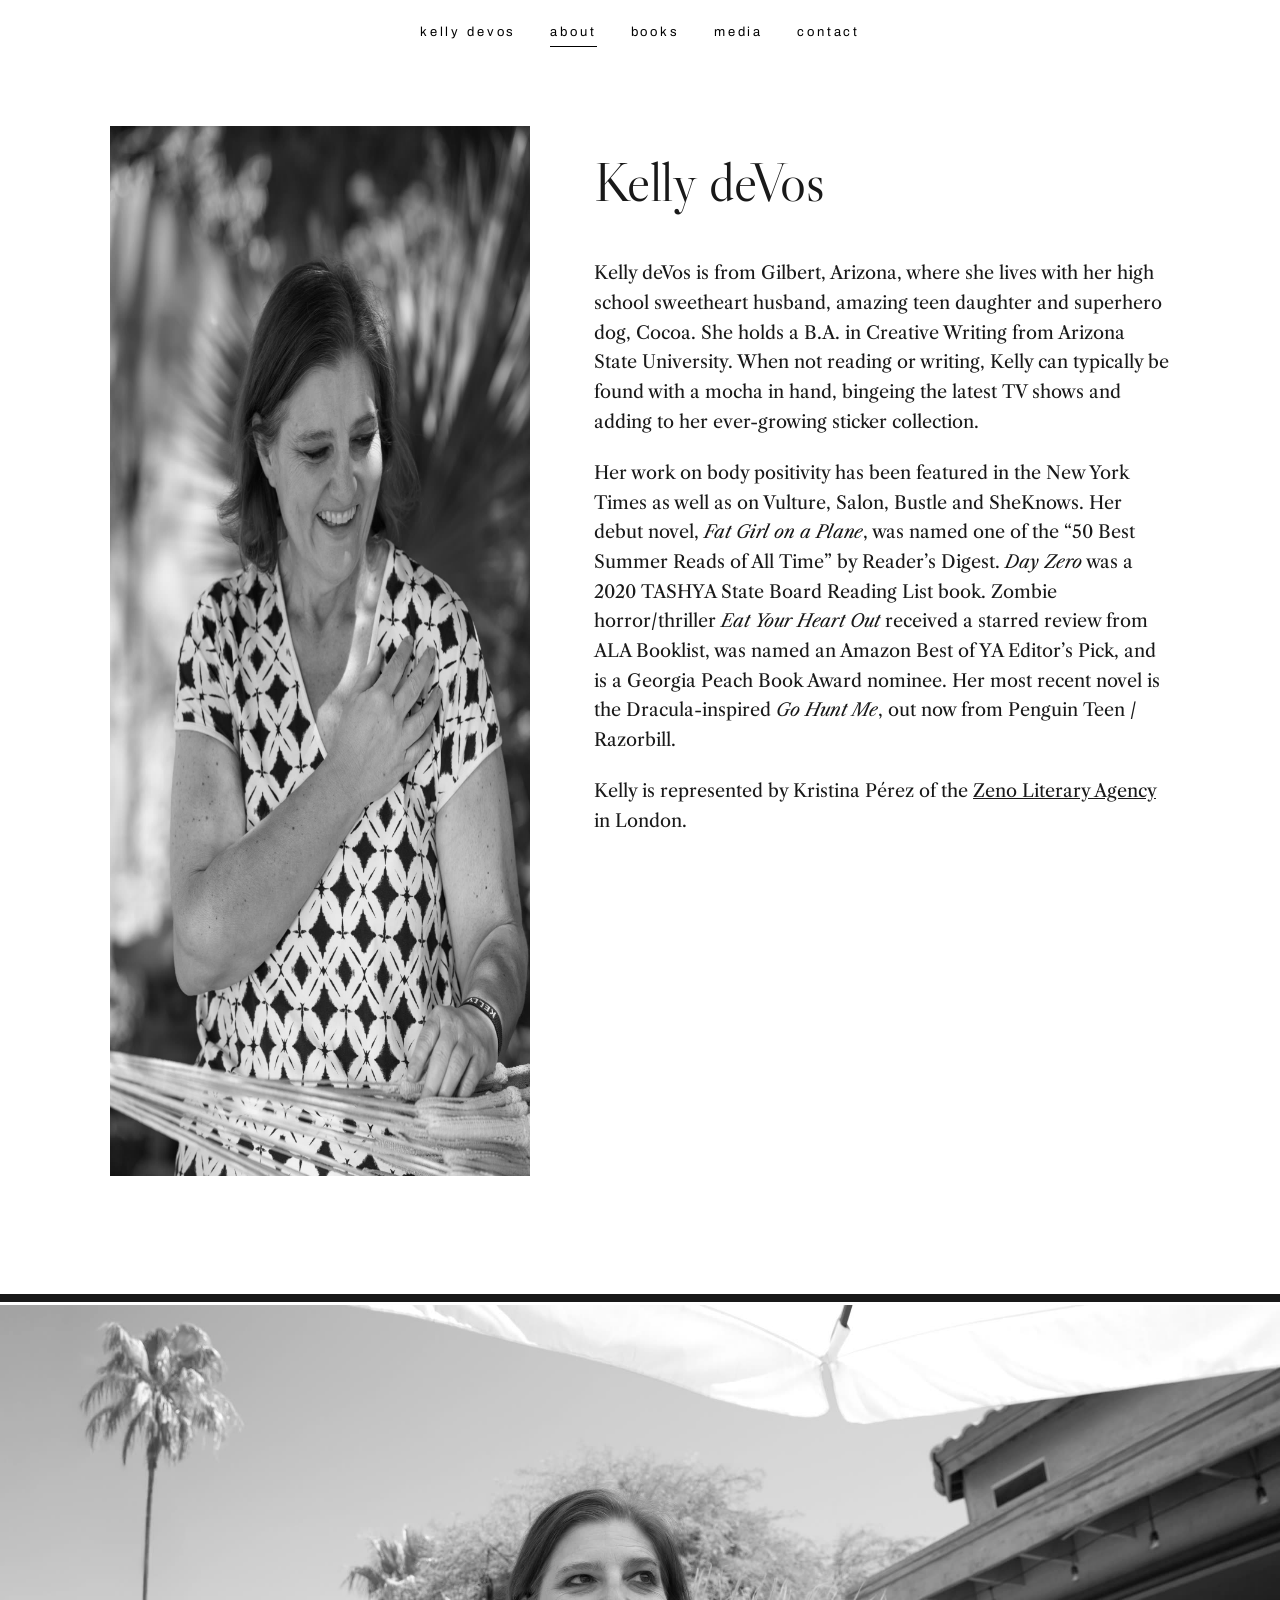
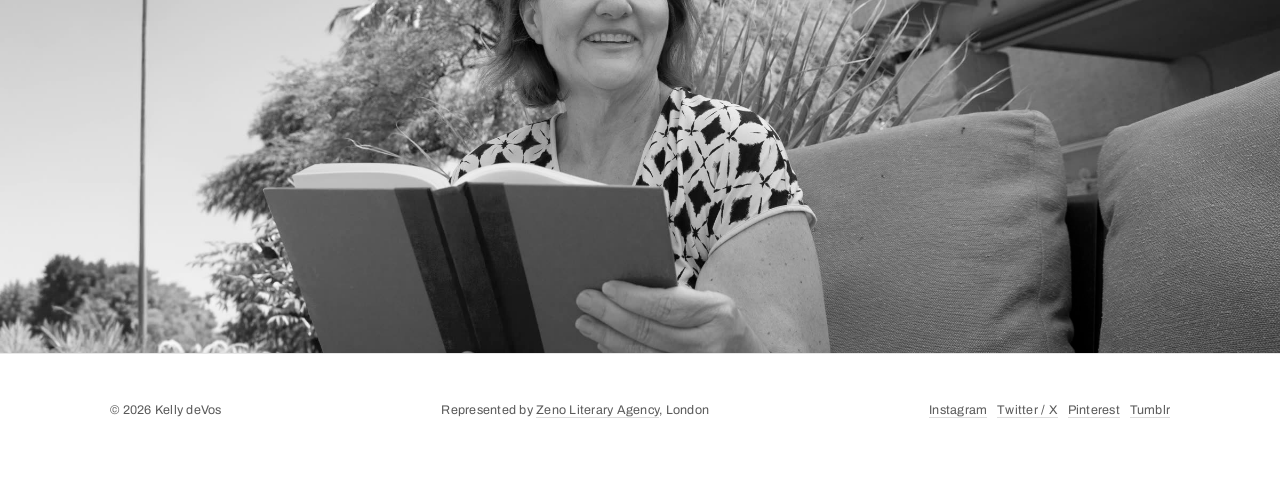
==== docs/about/index.html @ 49340dab "Monochrome Editorial redesign — the whole site, rebuilt Kelly's five new B&W photographs lead; Libre" ====
<!DOCTYPE html>
<html lang="en">
<head>
<meta charset="utf-8">
<meta name="viewport" content="width=device-width, initial-scale=1">
<title>About — Kelly deVos</title>
<meta name="description" content="Kelly deVos: Arizona novelist, body-positivity essayist, author of five young adult novels.">
<meta property="og:title" content="About — Kelly deVos">
<meta property="og:description" content="Kelly deVos: Arizona novelist, body-positivity essayist, author of five young adult novels.">
<meta property="og:url" content="https://www.kellydevos.com/about/">
<meta property="og:image" content="https://www.kellydevos.com/images/hero-portrait-900.jpg">
<meta name="twitter:card" content="summary_large_image">
<link rel="icon" href="/favicon.svg" type="image/svg+xml">
<link rel="preconnect" href="https://fonts.googleapis.com">
<link rel="preconnect" href="https://fonts.gstatic.com" crossorigin>
<link href="https://fonts.googleapis.com/css2?family=Archivo:wght@400;500&family=Libre+Caslon+Display&family=Libre+Caslon+Text:ital@0;1&display=swap" rel="stylesheet">
<style>
:root { --paper:#ffffff; --ink:#191919; --band:#e9e7e4; --mid:#595959; color-scheme: light; }
* { box-sizing: border-box; }
html { scroll-behavior: smooth; }
body { margin:0; background:var(--paper); color:var(--ink);
  font: 18px/1.65 'Libre Caslon Text', Georgia, 'Times New Roman', serif; }
h1,h2,h3 { font-family:'Libre Caslon Display','Libre Caslon Text',Georgia,serif; font-weight:400; letter-spacing:-0.01em; }
a { color: inherit; }
img { max-width:100%; }

/* nav: floats on the hero, inverts over light bands */
nav.site { position:fixed; inset:0 0 auto 0; z-index:20; display:flex; justify-content:center; gap:clamp(14px,3vw,34px);
  padding:22px 16px; font-family:Archivo,Helvetica,Arial,sans-serif; font-size:13px; letter-spacing:.22em; text-transform:lowercase;
  color:#fff; }
nav.site.blend { mix-blend-mode:difference; }
html:not(.js) nav.site { mix-blend-mode:difference; }
body.no-hero nav.site { mix-blend-mode:difference; }
nav.site a { color:inherit; text-decoration:none; padding-bottom:3px; border-bottom:1px solid transparent; }
nav.site a:hover, nav.site a[aria-current] { border-bottom-color:currentColor; }
body.no-hero nav.site { position:fixed; }

main { display:block; }
.band { padding: clamp(60px,9vw,120px) clamp(20px,6vw,72px); }
.seam { height:14px; background:var(--ink); border-block:3px solid var(--paper); }
.band.gray { background: var(--band); }
.band.black { background: var(--ink); color: var(--paper); }
.measure { max-width: 1060px; margin: 0 auto; }
.prose { max-width: 62ch; }
.prose p { margin: 0 0 1.2em; }
.label { font-family:Archivo,Helvetica,Arial,sans-serif; font-size:12px; letter-spacing:.24em; text-transform:uppercase; color:var(--mid); }
.pub, .by { font-family:Archivo,Helvetica,Arial,sans-serif; font-size:13px; letter-spacing:.02em; color:var(--mid); }
.band.black .pub { color:#b5b5b5; }
.band.black .label { color:#b5b5b5; }
h2.display { font-size: clamp(2rem,4.4vw,3.2rem); margin:.2em 0 .6em; }

/* hero */
.hero { position:relative; height:100svh; min-height:560px; overflow:hidden; background:var(--ink); }
.hero img { position:absolute; inset:0; width:100%; height:100%; object-fit:cover; object-position:62% 30%; filter:grayscale(1); }
.hero .scrim { position:absolute; inset:0; background:linear-gradient(to top, rgba(10,10,10,.55) 0%, rgba(10,10,10,0) 45%); }
.hero .title { position:absolute; left:clamp(20px,6vw,72px); bottom:clamp(28px,6vh,64px); color:#fff; }
.hero .title h1 { font-size:clamp(3rem,7.5vw,6rem); margin:0; line-height:1.02; }
.hero .title p { font-family:Archivo,Helvetica,Arial,sans-serif; font-size:13px; letter-spacing:.3em; text-transform:lowercase; margin:.9em 0 0; color:#e6e3de; }
.hero .cue { position:absolute; left:50%; bottom:18px; transform:translateX(-50%); color:#fff; text-decoration:none; font-size:22px; line-height:1; padding:8px 14px; }
.hero .cue:hover { transform:translateX(-50%) translateY(3px); }
@media (prefers-reduced-motion: reduce) { .hero .cue:hover { transform:translateX(-50%); } }

/* photo plate bands */
.plate { padding:0; height:min(72vh,680px); overflow:hidden; position:relative; background:var(--ink); }
.plate img { width:100%; height:100%; object-fit:cover; filter:grayscale(1); display:block; }

/* books shelf (home) */
.shelf { display:grid; grid-template-columns:repeat(auto-fit,minmax(150px,1fr)); gap:clamp(18px,3vw,40px); margin-top:2.4rem; }
.shelf a { text-decoration:none; text-align:center; display:block; }
.shelf img { width:100%; max-width:210px; border-radius:50%; filter:grayscale(1); transition:filter .12s ease-out, transform .12s ease-out; }
.shelf a:hover img, .shelf a:focus-visible img { filter:none; transform:translateY(-4px); }
.shelf .t { display:block; margin-top:1rem; font-size:1.02rem; font-style:italic; }
.shelf .y { display:block; margin-top:.2rem; font-family:Archivo,sans-serif; font-size:11px; letter-spacing:.2em; color:#b5b5b5; }

/* praise */
.praise blockquote { margin:0 0 2.6rem; padding:0; }
.praise .q { font-size:clamp(1.3rem,2.4vw,1.75rem); line-height:1.5; font-style:italic; max-width:28em; }
.praise .by { margin-top:.9rem; }
.praise .by { font-size:13px; }

/* books page */
.book { padding: clamp(60px,8vw,110px) clamp(20px,6vw,72px); }
.book:nth-of-type(even) { background:var(--band); }
.book .inner { max-width:1060px; margin:0 auto; display:grid; grid-template-columns:minmax(180px,260px) 1fr; gap:clamp(28px,5vw,64px); align-items:start; }
.book img.cover { width:100%; border-radius:50%; filter:grayscale(1); transition:filter .12s ease-out; }
.book:hover img.cover, .book:focus-within img.cover { filter:none; }
.book h2 { font-size:clamp(1.9rem,3.6vw,2.8rem); margin:0 0 .25em; }
.book .pub { margin:0 0 1.4rem; }
.book details { margin:.4rem 0 1.6rem; }
.book summary { cursor:pointer; font-family:Archivo,sans-serif; font-size:13px; letter-spacing:.04em; color:var(--mid); }
.book summary:hover { color:var(--ink); }
.linkrow { display:flex; flex-wrap:wrap; gap:.4rem 1.6rem; padding:0; margin:0 0 1rem; list-style:none;
  font-family:Archivo,sans-serif; font-size:13px; letter-spacing:.03em; }
.linkrow a { text-decoration:none; border-bottom:1px solid #00000033; padding-bottom:2px; }
.linkrow a:hover { border-bottom-color:var(--ink); }
.news { margin:.4rem 0 0; padding:0; list-style:none; }
.news li { padding:.45rem 0; border-top:1px solid #00000014; }
.news a { text-decoration:none; }
.news a:hover em { border-bottom:1px solid var(--ink); }
.news em { font-style:italic; }
.news .src { font-family:Archivo,sans-serif; font-size:11px; letter-spacing:.14em; text-transform:uppercase; color:var(--mid); margin-left:.6em; }

/* media page */
.presslist { margin:2rem 0 0; padding:0; list-style:none; max-width:46em; }
.presslist li { padding:1.1rem 0; border-top:1px solid #00000018; }
.presslist a { text-decoration:none; font-size:clamp(1.15rem,2vw,1.45rem); font-style:italic; line-height:1.5; }
.presslist a:hover { border-bottom:1px solid var(--ink); }
.presslist .src { display:block; margin-top:.3rem; text-transform:none; letter-spacing:.04em; }

/* about */
.about-grid { max-width:1060px; margin:0 auto; display:grid; grid-template-columns:minmax(220px,420px) 1fr; gap:clamp(28px,5vw,72px); align-items:start; }
.about-grid img { width:100%; filter:grayscale(1); }

/* contact */
.doors { display:grid; grid-template-columns:repeat(auto-fit,minmax(230px,1fr)); gap:clamp(24px,4vw,56px); margin-top:2.2rem; }
.doors h2 { font-size:1.3rem; margin:0 0 .6rem; font-family:'Libre Caslon Display',Georgia,serif; font-weight:400; }
.doors ul { margin:0; padding:0; list-style:none; }
.doors li { padding:.3rem 0; }
.doors a { text-decoration:none; border-bottom:1px solid #00000033; }
.doors a:hover { border-bottom-color:var(--ink); }

/* cta band */
.cta { text-align:center; }
.cta .btn { display:inline-block; margin-top:1.8rem; font-family:Archivo,sans-serif; font-size:13px; letter-spacing:.24em; text-transform:uppercase;
  color:var(--paper); border:1px solid var(--paper); padding:16px 34px; text-decoration:none; transition:background .2s ease-out,color .2s ease-out; }
.cta .btn:hover { background:var(--paper); color:var(--ink); }

footer.site { padding:46px clamp(20px,6vw,72px) 60px; border-top:1px solid #00000018; }
footer.site .measure { display:flex; flex-wrap:wrap; gap:14px 36px; justify-content:space-between; align-items:baseline; }
footer.site, footer.site a { font-family:Archivo,sans-serif; font-size:12.5px; letter-spacing:.02em; color:var(--mid); }
footer.site a { text-decoration:none; border-bottom:1px solid #00000022; }
footer.site a:hover { color:var(--ink); }

/* reveal: one slow fade-up per band, first reveal only */
html.js .reveal { opacity:0; transform:translateY(18px); transition:opacity .7s ease-out, transform .7s ease-out; }
html.js .reveal.in { opacity:1; transform:none; }
@media (prefers-reduced-motion: reduce) {
  html.js .reveal { opacity:1; transform:none; transition:none; }
  html { scroll-behavior:auto; }
  .shelf img, .book img.cover { transition:none; }
}
:focus-visible { outline:2px solid var(--ink); outline-offset:3px; border-radius:2px; }
.band.black :focus-visible, .hero :focus-visible, nav.site :focus-visible { outline-color:#fff; }
::selection { background:var(--ink); color:var(--paper); }

@media (max-width: 760px) {
  .book .inner, .about-grid { grid-template-columns:1fr; }
  .book img.cover { max-width:240px; }
  .hero img { object-position:60% 22%; }
  nav.site { gap:14px; font-size:12px; letter-spacing:.16em; }
  .shelf { grid-template-columns:repeat(2,1fr); }
  .shelf a:nth-child(5) { grid-column:1 / -1; max-width:230px; margin:0 auto; }
}
</style>
</head>
<body class="no-hero">
<nav class="site" aria-label="Site">
  <a href="/" >kelly deVos</a>
  <a href="/about/" aria-current="page">about</a>
  <a href="/my-books/" >books</a>
  <a href="/media/" >media</a>
  <a href="/contact-me/" >contact</a>
</nav>
<main>

<section class="band" style="padding-top:clamp(110px,14vh,150px)">
  <div class="about-grid reveal">
    <img src="/images/about-laughing-1400.jpg" alt="Kelly deVos laughing, black and white" width="700" height="1050">
    <div class="prose">
      <h1 class="display" style="font-size:clamp(2.2rem,4.6vw,3.4rem);margin:.2em 0 .6em">Kelly deVos</h1>
      <p>Kelly deVos is from Gilbert, Arizona, where she lives with her high school
      sweetheart husband, amazing teen daughter and superhero dog, Cocoa. She holds a
      B.A. in Creative Writing from Arizona State University. When not reading or
      writing, Kelly can typically be found with a mocha in hand, bingeing the latest
      TV shows and adding to her ever-growing sticker collection.</p>
      <p>Her work on body positivity has been featured in the New York Times as well as
      on Vulture, Salon, Bustle and SheKnows. Her debut novel, <em>Fat Girl on a
      Plane</em>, was named one of the &ldquo;50 Best Summer Reads of All Time&rdquo; by
      Reader&rsquo;s Digest. <em>Day Zero</em> was a 2020 TASHYA State Board Reading
      List book. Zombie horror/thriller <em>Eat Your Heart Out</em> received a starred
      review from ALA Booklist, was named an Amazon Best of YA Editor&rsquo;s Pick, and
      is a Georgia Peach Book Award nominee. Her most recent novel is the
      Dracula-inspired <em>Go Hunt Me</em>, out now from Penguin Teen / Razorbill.</p>
      <p>Kelly is represented by Kristina P&eacute;rez of the
      <a href="https://zenoagency.com/">Zeno Literary Agency</a> in London.</p>
      
    </div>
  </div>
</section>
<div class="seam" aria-hidden="true"></div><section class="plate">
  <img src="/images/band-reading-2400.jpg" alt="Kelly reading under a patio umbrella" loading="lazy">
</section>

</main>
<footer class="site">
  <div class="measure reveal">
    <span>&copy; 2026 Kelly deVos</span>
    <span>Represented by <a href="https://zenoagency.com/">Zeno Literary Agency</a>, London</span>
    <span><a href="https://www.instagram.com/kellydevos/">Instagram</a> &nbsp; <a href="https://twitter.com/KdeVosAuthor">Twitter / X</a> &nbsp; <a href="https://www.pinterest.com/kellydevos/">Pinterest</a> &nbsp; <a href="http://kellydevosauthor.tumblr.com">Tumblr</a></span>
    
  </div>
</footer>
<script>
(function(){
  document.documentElement.classList.add('js');
  var nav=document.querySelector('nav.site');
  var hero=document.querySelector('.hero');
  if(nav&&hero&&'IntersectionObserver' in window){
    new IntersectionObserver(function(e){
      nav.classList.toggle('blend', !e[0].isIntersecting);
    },{rootMargin:'-40px 0px 0px 0px'}).observe(hero);
  } else if(nav){ nav.classList.add('blend'); }
  var rm=matchMedia('(prefers-reduced-motion: reduce)').matches;
  var els=document.querySelectorAll('.reveal');
  if(rm||!('IntersectionObserver' in window)){ els.forEach(function(el){el.classList.add('in');}); return; }
  var io=new IntersectionObserver(function(entries){
    entries.forEach(function(en){ if(en.isIntersecting){ en.target.classList.add('in'); io.unobserve(en.target); } });
  },{threshold:.12});
  els.forEach(function(el){ io.observe(el); });
})();
</script>
</body>
</html>
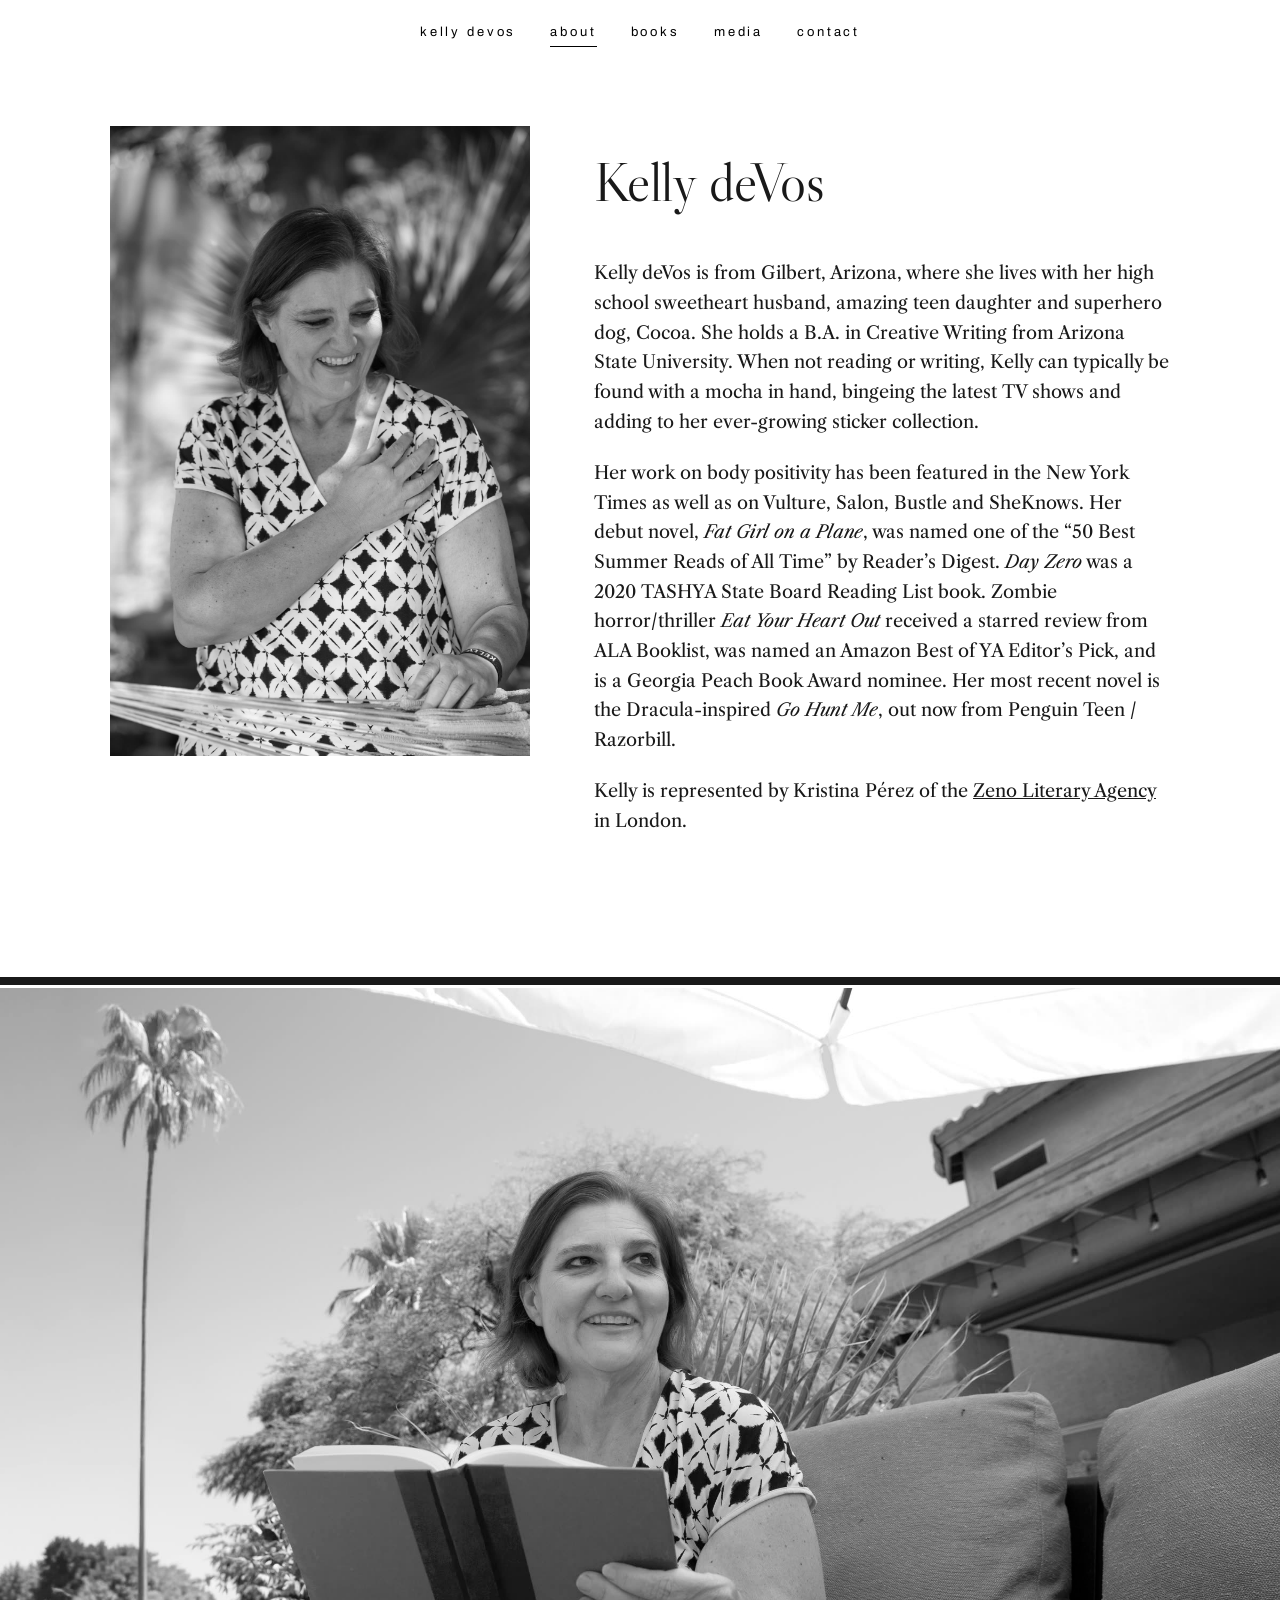
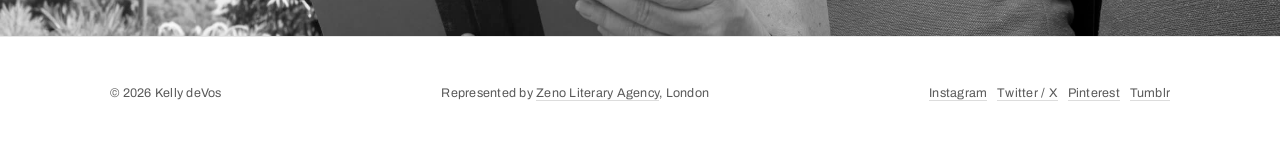
==== commit a81e0693: "img height:auto — attribute height was fixing photos at their hint size while CSS width scaled, stre" ====
--- a/docs/about/index.html
+++ b/docs/about/index.html
@@ -10,7 +10,7 @@
 <meta property="og:url" content="https://www.kellydevos.com/about/">
 <meta property="og:image" content="https://www.kellydevos.com/images/hero-portrait-900.jpg">
 <meta name="twitter:card" content="summary_large_image">
-<link rel="icon" href="/favicon.svg" type="image/svg+xml">
+<link rel="icon" href="../favicon.svg" type="image/svg+xml">
 <link rel="preconnect" href="https://fonts.googleapis.com">
 <link rel="preconnect" href="https://fonts.gstatic.com" crossorigin>
 <link href="https://fonts.googleapis.com/css2?family=Archivo:wght@400;500&family=Libre+Caslon+Display&family=Libre+Caslon+Text:ital@0;1&display=swap" rel="stylesheet">
@@ -22,7 +22,7 @@
   font: 18px/1.65 'Libre Caslon Text', Georgia, 'Times New Roman', serif; }
 h1,h2,h3 { font-family:'Libre Caslon Display','Libre Caslon Text',Georgia,serif; font-weight:400; letter-spacing:-0.01em; }
 a { color: inherit; }
-img { max-width:100%; }
+img { max-width:100%; height:auto; }
 
 /* nav: floats on the hero, inverts over light bands */
 nav.site { position:fixed; inset:0 0 auto 0; z-index:20; display:flex; justify-content:center; gap:clamp(14px,3vw,34px);
@@ -155,17 +155,17 @@
 </head>
 <body class="no-hero">
 <nav class="site" aria-label="Site">
-  <a href="/" >kelly deVos</a>
-  <a href="/about/" aria-current="page">about</a>
-  <a href="/my-books/" >books</a>
-  <a href="/media/" >media</a>
-  <a href="/contact-me/" >contact</a>
+  <a href="../" >kelly deVos</a>
+  <a href="../about/" aria-current="page">about</a>
+  <a href="../my-books/" >books</a>
+  <a href="../media/" >media</a>
+  <a href="../contact-me/" >contact</a>
 </nav>
 <main>
 
 <section class="band" style="padding-top:clamp(110px,14vh,150px)">
   <div class="about-grid reveal">
-    <img src="/images/about-laughing-1400.jpg" alt="Kelly deVos laughing, black and white" width="700" height="1050">
+    <img src="../images/about-laughing-1400.jpg" alt="Kelly deVos laughing, black and white" width="700" height="1050">
     <div class="prose">
       <h1 class="display" style="font-size:clamp(2.2rem,4.6vw,3.4rem);margin:.2em 0 .6em">Kelly deVos</h1>
       <p>Kelly deVos is from Gilbert, Arizona, where she lives with her high school
@@ -188,7 +188,7 @@
   </div>
 </section>
 <div class="seam" aria-hidden="true"></div><section class="plate">
-  <img src="/images/band-reading-2400.jpg" alt="Kelly reading under a patio umbrella" loading="lazy">
+  <img src="../images/band-reading-2400.jpg" alt="Kelly reading under a patio umbrella" loading="lazy">
 </section>
 
 </main>
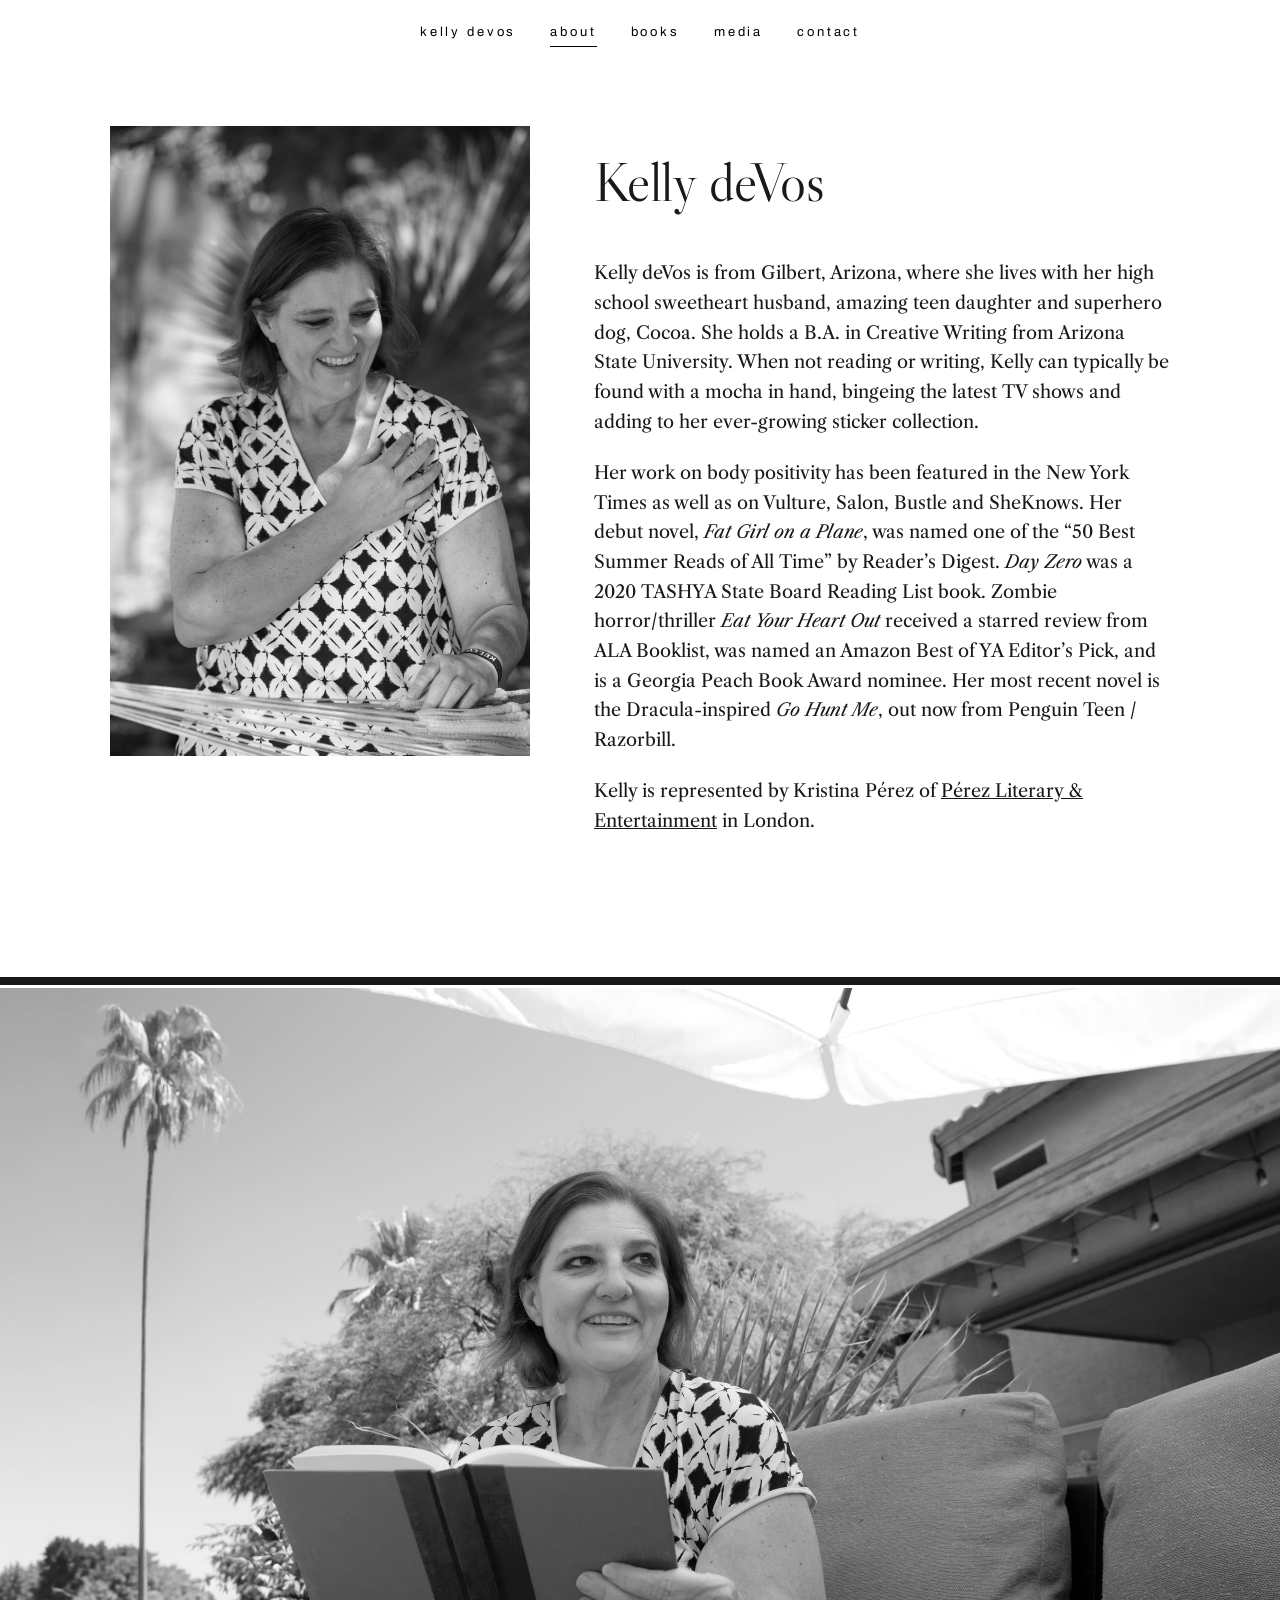
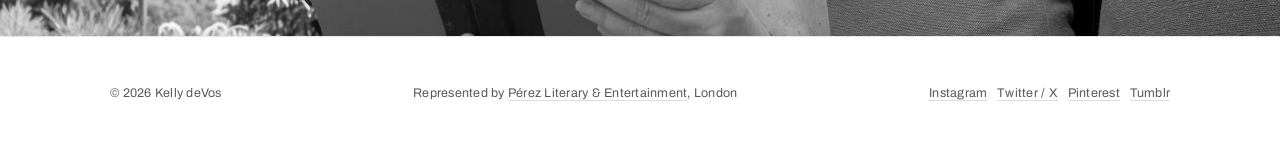
==== commit ca299a87: "Kelly's updates: new agency, new genre line Agency: Kristina Pérez, PhD (Cantab), Managing Director," ====
--- a/docs/about/index.html
+++ b/docs/about/index.html
@@ -4,9 +4,9 @@
 <meta charset="utf-8">
 <meta name="viewport" content="width=device-width, initial-scale=1">
 <title>About — Kelly deVos</title>
-<meta name="description" content="Kelly deVos: Arizona novelist, body-positivity essayist, author of five young adult novels.">
+<meta name="description" content="Kelly deVos: Arizona writer of contemporary fiction and horror, and body-positivity essayist.">
 <meta property="og:title" content="About — Kelly deVos">
-<meta property="og:description" content="Kelly deVos: Arizona novelist, body-positivity essayist, author of five young adult novels.">
+<meta property="og:description" content="Kelly deVos: Arizona writer of contemporary fiction and horror, and body-positivity essayist.">
 <meta property="og:url" content="https://www.kellydevos.com/about/">
 <meta property="og:image" content="https://www.kellydevos.com/images/hero-portrait-900.jpg">
 <meta name="twitter:card" content="summary_large_image">
@@ -181,8 +181,8 @@
       review from ALA Booklist, was named an Amazon Best of YA Editor&rsquo;s Pick, and
       is a Georgia Peach Book Award nominee. Her most recent novel is the
       Dracula-inspired <em>Go Hunt Me</em>, out now from Penguin Teen / Razorbill.</p>
-      <p>Kelly is represented by Kristina P&eacute;rez of the
-      <a href="https://zenoagency.com/">Zeno Literary Agency</a> in London.</p>
+      <p>Kelly is represented by Kristina P&eacute;rez of
+      <a href="https://www.perezliterary.com/">P&eacute;rez Literary &amp; Entertainment</a> in London.</p>
       
     </div>
   </div>
@@ -195,7 +195,7 @@
 <footer class="site">
   <div class="measure reveal">
     <span>&copy; 2026 Kelly deVos</span>
-    <span>Represented by <a href="https://zenoagency.com/">Zeno Literary Agency</a>, London</span>
+    <span>Represented by <a href="https://www.perezliterary.com/">P&eacute;rez Literary &amp; Entertainment</a>, London</span>
     <span><a href="https://www.instagram.com/kellydevos/">Instagram</a> &nbsp; <a href="https://twitter.com/KdeVosAuthor">Twitter / X</a> &nbsp; <a href="https://www.pinterest.com/kellydevos/">Pinterest</a> &nbsp; <a href="http://kellydevosauthor.tumblr.com">Tumblr</a></span>
     
   </div>
